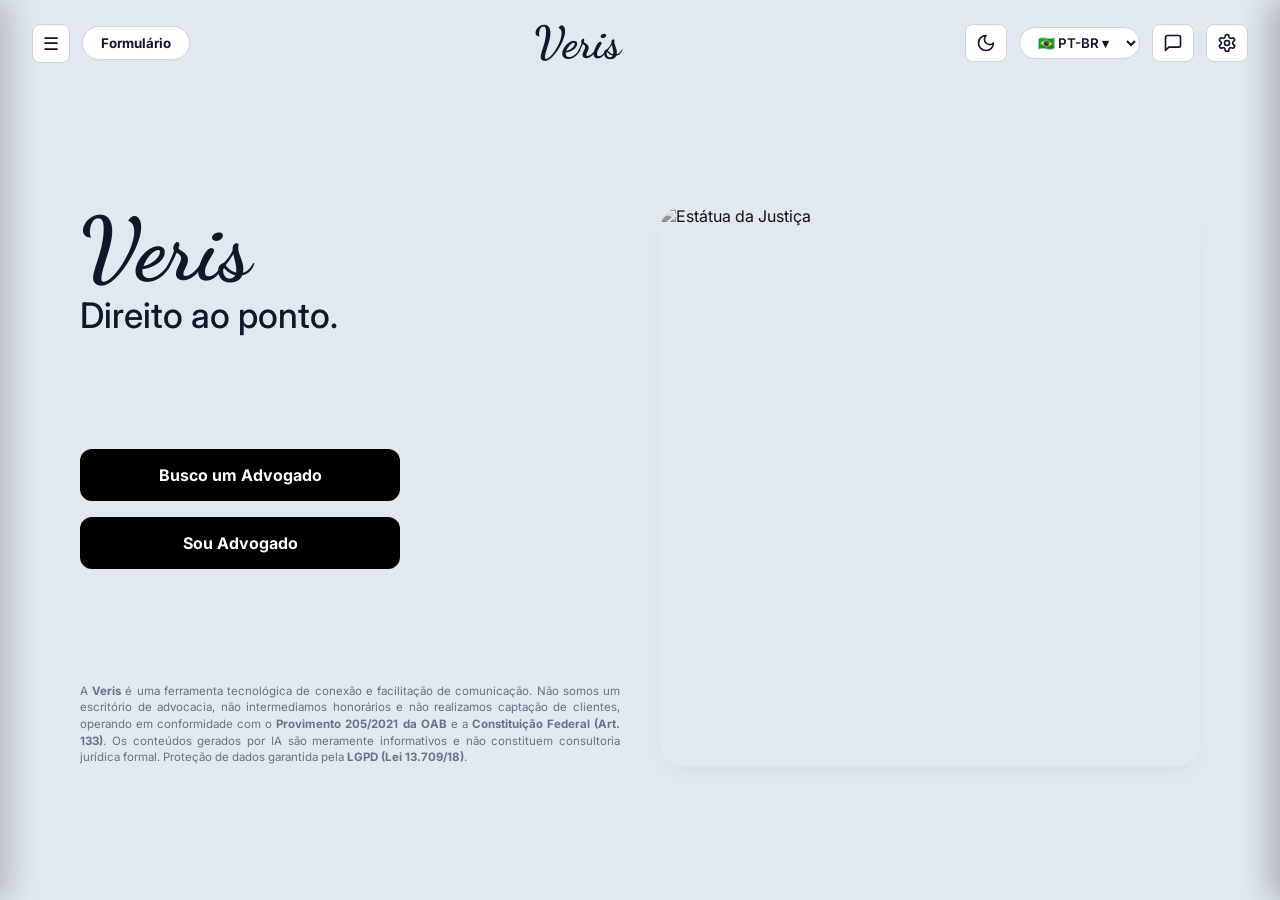
==== index.html @ a0f1f85f "Add files via upload" ====
<!DOCTYPE html>
<html lang="pt-BR">
<head>
    <meta charset="UTF-8">
    <meta name="viewport" content="width=device-width, initial-scale=1.0">
    <title>Veris - Direito ao Ponto</title>
    
    <!-- Fontes Google -->
    <link rel="preconnect" href="https://fonts.googleapis.com">
    <link rel="preconnect" href="https://fonts.gstatic.com" crossorigin>
    <link href="https://fonts.googleapis.com/css2?family=Dancing+Script:wght@700&family=Inter:wght@400;500;600;700;800&display=swap" rel="stylesheet">
    
    <!-- Leaflet CSS -->
    <link rel="stylesheet" href="https://unpkg.com/leaflet@1.9.4/dist/leaflet.css" />
    
    <!-- Estilos Locais -->
    <link rel="stylesheet" href="css/style.css">
</head>
<body>

    <!-- CABEÇALHO GLOBAL -->
    <header class="main-header">
        <div class="header-left">
            <button id="menu-toggle" class="btn-icon" title="Abrir Menu">☰</button>
            <button onclick="switchView('view-client-register')" class="btn-pill-subtle">Formulário</button>
        </div>
        
        <div class="header-center">
            <span class="logo-script" onclick="switchView('view-home')">Veris</span>
        </div>
        
        <div class="header-right">
            <!-- Botão de Tema (SVG da Lua) -->
            <button id="theme-toggle" class="btn-icon" title="Alternar Tema" onclick="toggleTheme()">
                <svg id="theme-icon" xmlns="http://www.w3.org/2000/svg" width="20" height="20" viewBox="0 0 24 24" fill="none" stroke="currentColor" stroke-width="2" stroke-linecap="round" stroke-linejoin="round" class="icon-svg">
                    <path d="M12 3a6 6 0 0 0 9 9 9 9 0 1 1-9-9Z"/>
                </svg>
            </button>
            
            <select id="language-select" class="lang-select">
                <option value="pt-br">🇧🇷 PT-BR ▾</option>
            </select>

            <!-- Botão de Notificações (SVG do Chat) -->
            <button class="btn-icon" title="Notificações" onclick="showNotifications()">
                <svg xmlns="http://www.w3.org/2000/svg" width="20" height="20" viewBox="0 0 24 24" fill="none" stroke="currentColor" stroke-width="2" stroke-linecap="round" stroke-linejoin="round" class="icon-svg">
                    <path d="M21 15a2 2 0 0 1-2 2H7l-4 4V5a2 2 0 0 1 2-2h14a2 2 0 0 1 2 2z"/>
                </svg>
            </button>

            <!-- Botão de Configurações (SVG da Engrenagem) -->
            <button class="btn-icon" title="Configurações" onclick="openSettings()">
                <svg xmlns="http://www.w3.org/2000/svg" width="20" height="20" viewBox="0 0 24 24" fill="none" stroke="currentColor" stroke-width="2" stroke-linecap="round" stroke-linejoin="round" class="icon-svg">
                    <path d="M12.22 2h-.44a2 2 0 0 0-2 2v.18a2 2 0 0 1-1 1.73l-.43.25a2 2 0 0 1-2 0l-.15-.08a2 2 0 0 0-2.73.73l-.22.38a2 2 0 0 0 .73 2.73l.15.1a2 2 0 0 1 1 1.72v.51a2 2 0 0 1-1 1.74l-.15.09a2 2 0 0 0-.73 2.73l.22.38a2 2 0 0 0 2.73.73l.15-.08a2 2 0 0 1 2 0l.43.25a2 2 0 0 1 1 1.73V20a2 2 0 0 0 2 2h.44a2 2 0 0 0 2-2v-.18a2 2 0 0 1 1-1.73l.43-.25a2 2 0 0 1 2 0l.15.08a2 2 0 0 0 2.73-.73l.22-.39a2 2 0 0 0-.73-2.73l-.15-.08a2 2 0 0 1-1-1.74v-.5a2 2 0 0 1 1-1.74l.15-.09a2 2 0 0 0 .73-2.73l-.22-.38a2 2 0 0 0-2.73-.73l-.15.08a2 2 0 0 1-2 0l-.43-.25a2 2 0 0 1-1-1.73V4a2 2 0 0 0-2-2z"/>
                    <circle cx="12" cy="12" r="3"/>
                </svg>
            </button>
        </div>
    </header>

    <!-- MENU LATERAL ESQUERDO -->
    <aside id="sidebar" class="sidebar hidden">
        <div class="sidebar-header">
            <div class="logo-sidebar">
                <span class="logo-script-sm">Veris.AI</span>
                <span class="badge-enterprise">ENTERPRISE</span>
            </div>
            <button id="menu-close" class="btn-close">&times;</button>
        </div>
        <nav class="sidebar-nav">
            <a href="#" onclick="switchView('view-home')">Início (Apresentação)</a>
            <a href="#" onclick="switchView('view-app')">Dashboard / Mapa</a>
            <a href="#" onclick="switchView('view-client-register')">Cadastro de Cliente</a>
            <a href="#" onclick="switchView('view-lawyer-register')">Validação de Advogado</a>
            <a href="#" onclick="switchView('view-plans')">Planos de Assinatura</a>
        </nav>
    </aside>

    <!-- PAINEL LATERAL DIREITO -->
    <aside id="right-drawer" class="right-drawer hidden">
        <div class="drawer-header">
            <h3 id="drawer-title" class="drawer-title">Notificações</h3>
            <button class="btn-close" onclick="closeRightDrawer()">&times;</button>
        </div>
        
        <div class="drawer-body">
            <div id="drawer-notifications-content" class="drawer-section">
                <ul class="notification-list">
                    <li class="notification-item unread">
                        <div class="notification-head">
                            <span class="notification-title">Chat Seguro Ativo</span>
                            <span class="notification-time">Agora</span>
                        </div>
                        <p class="notification-desc">O seu canal de comunicação encriptado E2EE foi estabelecido com sucesso.</p>
                    </li>
                    <li class="notification-item">
                        <div class="notification-head">
                            <span class="notification-title">Agendamento Confirmado</span>
                            <span class="notification-time">Há 2 horas</span>
                        </div>
                        <p class="notification-desc">Consulta marcada com Camfella e Amato Advogados.</p>
                    </li>
                    <li class="notification-item">
                        <div class="notification-head">
                            <span class="notification-title">Anonimização LGPD</span>
                            <span class="notification-time">Ontem</span>
                        </div>
                        <p class="notification-desc">Os seus dados pessoais foram protegidos de acordo com a Lei 13.709/18.</p>
                    </li>
                </ul>
            </div>

            <div id="drawer-settings-content" class="drawer-section hidden">
                <div class="setting-item">
                    <div class="setting-info">
                        <span class="setting-name">Tema de Apresentação</span>
                        <span class="setting-sub">Alternar entre o modo claro e escuro</span>
                    </div>
                    <button class="btn-pill-subtle" onclick="toggleTheme()">Alternar</button>
                </div>

                <div class="setting-item">
                    <div class="setting-info">
                        <span class="setting-name">Notificações por Email</span>
                        <span class="setting-sub">Receber atualizações do processo</span>
                    </div>
                    <label class="switch-toggle">
                        <input type="checkbox" checked>
                        <span class="slider"></span>
                    </label>
                </div>

                <div class="setting-item">
                    <div class="setting-info">
                        <span class="setting-name">Proteção de Dados (LGPD)</span>
                        <span class="setting-sub">Filtro automático de CPF/CNPJ</span>
                    </div>
                    <span class="status-badge-active">Ativado</span>
                </div>

                <div class="setting-item">
                    <div class="setting-info">
                        <span class="setting-name">Conformidade OAB</span>
                        <span class="setting-sub">Provimento 205/2021 OAB</span>
                    </div>
                    <span class="status-badge-active">Conforme</span>
                </div>
            </div>
        </div>
    </aside>

    <div id="drawer-overlay" class="drawer-overlay hidden" onclick="closeRightDrawer()"></div>

    <main id="app-container">

        <!-- VIEW 1: LANDING PAGE -->
        <section id="view-home" class="view-screen active">
            <div class="landing-grid">
                <div class="landing-left">
                    <div class="brand-header">
                        <h1 class="logo-script-large">Veris</h1>
                        <p class="tagline">Direito ao ponto.</p>
                    </div>

                    <div class="action-buttons-stack">
                        <button onclick="switchView('view-app')" class="btn-black">Busco um Advogado</button>
                        <button onclick="switchView('view-lawyer-register')" class="btn-black">Sou Advogado</button>
                    </div>

                    <div class="compliance-text">
                        <p>
                            A <strong>Veris</strong> é uma ferramenta tecnológica de conexão e facilitação de comunicação. Não somos um escritório de advocacia, não intermediamos honorários e não realizamos captação de clientes, operando em conformidade com o <strong>Provimento 205/2021 da OAB</strong> e a <strong>Constituição Federal (Art. 133)</strong>. Os conteúdos gerados por IA são meramente informativos e não constituem consultoria jurídica formal. Proteção de dados garantida pela <strong>LGPD (Lei 13.709/18)</strong>.
                        </p>
                    </div>
                </div>

                <div class="landing-right">
                    <div class="image-card">
                        <img src="https://images.unsplash.com/photo-1589829545856-d10d557cf95f?auto=format&fit=crop&q=80&w=800" alt="Estátua da Justiça" class="justice-img">
                    </div>
                </div>
            </div>
        </section>

        <!-- VIEW 2: DASHBOARD PRINCIPAL -->
        <section id="view-app" class="view-screen">
            <div class="dashboard-grid">
                <div id="map" class="map-card"></div>
                
                <div class="offices-card">
                    <h2 class="section-title">Escritórios em destaque:</h2>
                    <ul id="office-list" class="office-list"></ul>
                </div>

                <div id="office-detail-card" class="detail-card">
                    <div class="carousel-section">
                        <div class="carousel-header-title">
                            <span>🏢 Fachada e Ambientes Interiores (Google Maps / Instalações Reais)</span>
                        </div>
                        <div id="photo-carousel" class="photo-carousel"></div>
                    </div>

                    <div class="detail-content-row">
                        <div class="detail-info">
                            <div class="detail-badge" id="detail-badge">★ 5.0 (Mais bem avaliado)</div>
                            <h3 id="detail-name">Bortolotto Advocacia & Consultoria</h3>
                            <p id="detail-oab" class="sub-text">OAB/SP nº 14.280 • Centro, São Carlos - SP</p>
                            <p id="detail-desc" class="desc-text">Especializados em Direito do Consumidor, Trabalhista e Família.</p>
                        </div>
                        <div class="detail-actions">
                            <button class="btn-teal-action" onclick="alert('A iniciar canal de comunicação seguro...')">Iniciar Chat Seguro (E2EE)</button>
                        </div>
                    </div>
                </div>
            </div>
        </section>

        <!-- VIEW 3: CADASTRO DO CLIENTE -->
        <section id="view-client-register" class="view-screen">
            <div class="form-container">
                <h2>Crie sua conta gratuita</h2>
                <p class="form-subtitle">Encontre o advogado ideal perto de você em poucos passos.</p>
                
                <form id="client-form" onsubmit="event.preventDefault(); switchView('view-app');">
                    <div class="form-group">
                        <input type="text" placeholder="Insira seu nome completo" required class="input-field">
                    </div>
                    <div class="form-group">
                        <input type="email" placeholder="Insira seu email" required class="input-field">
                    </div>
                    <div class="form-group">
                        <input type="tel" placeholder="Insira seu telefone (WhatsApp)" required class="input-field">
                    </div>
                    <div class="form-group">
                        <input type="password" placeholder="Crie uma senha" required class="input-field">
                    </div>

                    <button type="submit" class="btn-black-full">Cadastrar e Continuar</button>
                </form>
            </div>
        </section>

        <!-- VIEW 4: VALIDAÇÃO DO ADVOGADO -->
        <section id="view-lawyer-register" class="view-screen">
            <div class="lawyer-grid">
                <div class="lawyer-form-card">
                    <h3>Dados do Profissional</h3>
                    <form id="lawyer-form" onsubmit="event.preventDefault(); switchView('view-plans');">
                        <div class="form-group">
                            <input type="text" placeholder="Insira seu nome completo" required class="input-field">
                        </div>
                        <div class="form-group">
                            <input type="text" placeholder="Número da OAB" required class="input-field">
                        </div>
                        <button type="submit" class="btn-black-full">Avançar para Planos</button>
                    </form>
                </div>
            </div>
        </section>

        <!-- VIEW 5: PLANOS DE ASSINATURA -->
        <section id="view-plans" class="view-screen">
            <div class="plans-header">
                <h2>Escolha o plano ideal para você</h2>
                <div class="cycle-tabs">
                    <button class="tab-btn" onclick="setCycle(1, this)">1 Mês</button>
                    <button class="tab-btn active" onclick="setCycle(3, this)">3 Meses</button>
                    <button class="tab-btn" onclick="setCycle(6, this)">6 Meses</button>
                    <button class="tab-btn" onclick="setCycle(12, this)">12 Meses</button>
                </div>
            </div>

            <div class="plans-grid">
                <div class="plan-card">
                    <h3>Start</h3>
                    <div class="plan-price" id="price-start">R$ 59,90<span>/mês</span></div>
                    <button class="btn-plan-action" onclick="alert('Plano Start Selecionado!')">Escolher assinatura</button>
                </div>
                <div class="plan-card featured">
                    <span class="badge-pop">MAIS POPULAR</span>
                    <h3>Pro</h3>
                    <div class="plan-price" id="price-pro">R$ 129,90<span>/mês</span></div>
                    <button class="btn-plan-action primary" onclick="alert('Plano Pro Selecionado!')">Escolher assinatura</button>
                </div>
                <div class="plan-card">
                    <h3>Enterprise</h3>
                    <div class="plan-price" id="price-enterprise">R$ 239,90<span>/mês</span></div>
                    <button class="btn-plan-action" onclick="alert('Plano Enterprise Selecionado!')">Escolher assinatura</button>
                </div>
            </div>
        </section>

    </main>

    <!-- Leaflet JS -->
    <script src="https://unpkg.com/leaflet@1.9.4/dist/leaflet.js"></script>
    <script src="js/app.js"></script>
</body>
</html>
---- css/style.css ----
/* ==========================================
   VARIÁVEIS DE TEMA (CLARO / ESCURO)
   ========================================== */
:root {
    --bg-main: #E2E8F0;
    --card-bg: #FFFFFF;
    --card-border: #CBD5E1;
    --text-dark: #0F172A;
    --text-muted: #64748B;
    --accent-teal: #0D9488;
    --star-yellow: #EAB308;
    --radius-lg: 20px;
    --radius-md: 12px;
    --radius-sm: 8px;
    --shadow-soft: 0 10px 25px -5px rgba(0, 0, 0, 0.05);
    
    --btn-black-bg: #000000;
    --btn-black-text: #FFFFFF;
    --input-bg: #FFFFFF;
    --tag-bg: #E6FFFA;
    --tag-border: #B2F5EA;
}

/* TEMA ESCURO (DARK MODE) */
body.dark-mode {
    --bg-main: #0F172A;
    --card-bg: #1E293B;
    --card-border: #334155;
    --text-dark: #F8FAFC;
    --text-muted: #94A3B8;
    --accent-teal: #14B8A6;
    --star-yellow: #FACC15;
    --shadow-soft: 0 10px 25px -5px rgba(0, 0, 0, 0.5);
    
    --btn-black-bg: #F8FAFC;
    --btn-black-text: #0F172A;
    --input-bg: #0F172A;
    --tag-bg: #134E4A;
    --tag-border: #0D9488;
}

/* RESET E BASE */
* {
    box-sizing: border-box;
    margin: 0;
    padding: 0;
    font-family: 'Inter', -apple-system, BlinkMacSystemFont, sans-serif;
    transition: background-color 0.25s ease, color 0.25s ease, border-color 0.25s ease;
}

body {
    background-color: var(--bg-main);
    color: var(--text-dark);
    min-height: 100vh;
    overflow-x: hidden;
}

/* CONTROLE DE TELAS (SPA) */
.view-screen {
    display: none !important;
}

.view-screen.active {
    display: block !important;
}

/* CABEÇALHO GLOBAL */
.main-header {
    display: flex;
    justify-content: space-between;
    align-items: center;
    padding: 16px 32px;
}

.header-left, .header-right {
    display: flex;
    align-items: center;
    gap: 12px;
}

.btn-icon {
    background: var(--card-bg);
    border: 1px solid var(--card-border);
    color: var(--text-dark);
    padding: 8px 10px;
    border-radius: var(--radius-sm);
    cursor: pointer;
    display: inline-flex;
    align-items: center;
    justify-content: center;
    font-size: 1.1rem;
}

/* ESTILO DOS ÍCONES SVG */
.icon-svg {
    width: 20px;
    height: 20px;
    stroke: var(--text-dark);
    display: block;
}

.btn-pill-subtle {
    background: var(--card-bg);
    border: 1px solid var(--card-border);
    color: var(--text-dark);
    padding: 8px 18px;
    border-radius: 20px;
    font-weight: 700;
    cursor: pointer;
}

.logo-script {
    font-family: 'Dancing Script', cursive;
    font-size: 2.8rem;
    font-weight: 700;
    cursor: pointer;
    color: var(--text-dark);
}

.lang-select {
    padding: 6px 14px;
    border-radius: 20px;
    border: 1px solid var(--card-border);
    background: var(--card-bg);
    color: var(--text-dark);
    font-weight: 600;
    cursor: pointer;
}

/* SIDEBAR ESQUERDA (NAVEGAÇÃO) */
.sidebar {
    position: fixed;
    top: 0;
    left: 0;
    width: 280px;
    height: 100vh;
    background: var(--card-bg);
    box-shadow: 10px 0 30px rgba(0, 0, 0, 0.2);
    z-index: 1000;
    transition: transform 0.3s ease;
    padding: 24px;
}

.sidebar.hidden {
    transform: translateX(-100%);
}

.sidebar-header {
    display: flex;
    justify-content: space-between;
    align-items: center;
    margin-bottom: 30px;
    border-bottom: 1px solid var(--card-border);
    padding-bottom: 16px;
}

.logo-script-sm {
    font-family: 'Dancing Script', cursive;
    font-size: 2rem;
    font-weight: 700;
    color: var(--text-dark);
}

.badge-enterprise {
    display: block;
    font-size: 0.65rem;
    font-weight: 800;
    color: var(--text-muted);
}

.btn-close {
    background: none;
    border: none;
    color: var(--text-dark);
    font-size: 1.8rem;
    cursor: pointer;
}

.sidebar-nav {
    display: flex;
    flex-direction: column;
    gap: 16px;
}

.sidebar-nav a {
    text-decoration: none;
    color: var(--text-dark);
    font-weight: 600;
    padding: 10px 14px;
    border-radius: var(--radius-sm);
}

.sidebar-nav a:hover {
    background: var(--bg-main);
}

/* PAINEL LATERAL DIREITO (DRAWER DE NOTIFICAÇÕES E CONFIGURAÇÕES) */
.right-drawer {
    position: fixed;
    top: 0;
    right: 0;
    width: 340px;
    height: 100vh;
    background: var(--card-bg);
    box-shadow: -10px 0 30px rgba(0, 0, 0, 0.25);
    z-index: 1000;
    transition: transform 0.3s ease;
    padding: 24px;
    display: flex;
    flex-direction: column;
}

.right-drawer.hidden {
    transform: translateX(100%);
}

.drawer-header {
    display: flex;
    justify-content: space-between;
    align-items: center;
    padding-bottom: 16px;
    border-bottom: 1px solid var(--card-border);
    margin-bottom: 20px;
}

.drawer-title {
    font-size: 1.2rem;
    font-weight: 700;
    color: var(--text-dark);
}

.drawer-body {
    flex: 1;
    overflow-y: auto;
}

.drawer-section.hidden {
    display: none;
}

.drawer-overlay {
    position: fixed;
    top: 0;
    left: 0;
    width: 100vw;
    height: 100vh;
    background: rgba(0, 0, 0, 0.4);
    z-index: 999;
}

.drawer-overlay.hidden {
    display: none;
}

/* LISTA DE NOTIFICAÇÕES */
.notification-list {
    list-style: none;
    display: flex;
    flex-direction: column;
    gap: 14px;
}

.notification-item {
    background: var(--bg-main);
    border: 1px solid var(--card-border);
    border-radius: var(--radius-md);
    padding: 14px;
}

.notification-item.unread {
    border-left: 4px solid var(--accent-teal);
}

.notification-head {
    display: flex;
    justify-content: space-between;
    align-items: center;
    margin-bottom: 6px;
}

.notification-title {
    font-weight: 700;
    font-size: 0.85rem;
    color: var(--text-dark);
}

.notification-time {
    font-size: 0.7rem;
    color: var(--text-muted);
}

.notification-desc {
    font-size: 0.8rem;
    color: var(--text-muted);
    line-height: 1.4;
}

/* LISTA DE CONFIGURAÇÕES */
.setting-item {
    display: flex;
    justify-content: space-between;
    align-items: center;
    padding: 14px 0;
    border-bottom: 1px solid var(--card-border);
}

.setting-info {
    display: flex;
    flex-direction: column;
    gap: 2px;
}

.setting-name {
    font-weight: 700;
    font-size: 0.85rem;
    color: var(--text-dark);
}

.setting-sub {
    font-size: 0.72rem;
    color: var(--text-muted);
}

.status-badge-active {
    background: var(--tag-bg);
    color: var(--accent-teal);
    border: 1px solid var(--tag-border);
    font-size: 0.7rem;
    font-weight: 800;
    padding: 4px 10px;
    border-radius: 12px;
}

/* TOGGLE SWITCH */
.switch-toggle {
    position: relative;
    display: inline-block;
    width: 42px;
    height: 22px;
}

.switch-toggle input {
    opacity: 0;
    width: 0;
    height: 0;
}

.slider {
    position: absolute;
    cursor: pointer;
    top: 0; left: 0; right: 0; bottom: 0;
    background-color: var(--card-border);
    transition: .3s;
    border-radius: 22px;
}

.slider:before {
    position: absolute;
    content: "";
    height: 16px; width: 16px;
    left: 3px; bottom: 3px;
    background-color: white;
    transition: .3s;
    border-radius: 50%;
}

input:checked + .slider {
    background-color: var(--accent-teal);
}

input:checked + .slider:before {
    transform: translateX(20px);
}

/* VIEW 1: LANDING PAGE */
.landing-grid {
    display: grid;
    grid-template-columns: 1fr 1fr;
    gap: 40px;
    max-width: 1200px;
    min-height: calc(100vh - 100px);
    margin: 0 auto;
    padding: 20px 40px;
    align-items: center;
}

.landing-left {
    display: flex;
    flex-direction: column;
    justify-content: space-between;
    height: 100%;
    max-height: 560px;
}

.logo-script-large {
    font-family: 'Dancing Script', cursive;
    font-size: 5.5rem;
    font-weight: 700;
    color: var(--text-dark);
    line-height: 1;
}

.tagline {
    font-size: 2.2rem;
    font-weight: 500;
    color: var(--text-dark);
}

.action-buttons-stack {
    display: flex;
    flex-direction: column;
    gap: 16px;
    max-width: 320px;
}

.btn-black {
    background-color: var(--btn-black-bg);
    color: var(--btn-black-text);
    border: none;
    padding: 16px 24px;
    font-size: 1rem;
    font-weight: 700;
    border-radius: 12px;
    cursor: pointer;
    text-align: center;
}

.compliance-text {
    font-size: 0.72rem;
    line-height: 1.45;
    color: var(--text-muted);
    text-align: justify;
}

.landing-right {
    height: 100%;
    display: flex;
    align-items: center;
}

.image-card {
    width: 100%;
    height: 560px;
    border-radius: 24px;
    overflow: hidden;
    box-shadow: var(--shadow-soft);
}

.justice-img {
    width: 100%;
    height: 100%;
    object-fit: cover;
    filter: grayscale(100%) contrast(105%);
}

/* VIEW 2: DASHBOARD E MAPA */
.dashboard-grid {
    display: grid;
    grid-template-columns: 1fr 1fr;
    gap: 24px;
    max-width: 1200px;
    margin: 10px auto 40px auto;
    padding: 0 20px;
}

.map-card, .offices-card {
    background: var(--card-bg);
    border-radius: var(--radius-lg);
    border: 1px solid var(--card-border);
    padding: 20px;
    min-height: 420px;
    box-shadow: var(--shadow-soft);
}

.office-list {
    list-style: none;
    margin-top: 16px;
    display: flex;
    flex-direction: column;
    gap: 12px;
}

.office-item {
    display: flex;
    justify-content: space-between;
    align-items: center;
    padding: 14px 18px;
    border-radius: var(--radius-md);
    border: 1px solid var(--card-border);
    background: var(--card-bg);
    cursor: pointer;
}

.office-item:hover, .office-item.selected {
    border-color: var(--accent-teal);
    box-shadow: 0 4px 12px rgba(0, 0, 0, 0.1);
}

.office-info-main {
    display: flex;
    align-items: center;
    gap: 12px;
}

.office-name-title {
    font-weight: 700;
    font-size: 0.95rem;
    color: var(--text-dark);
}

.office-time-tag {
    font-size: 0.8rem;
    font-weight: 700;
    color: var(--accent-teal);
    background: var(--tag-bg);
    border: 1px solid var(--tag-border);
    padding: 3px 10px;
    border-radius: 12px;
}

.office-stars {
    color: var(--star-yellow);
    letter-spacing: 2px;
    font-size: 0.9rem;
}

/* PAINEL INFERIOR & CARROSSEL */
.detail-card {
    grid-column: 1 / -1;
    background: var(--card-bg);
    border-radius: var(--radius-lg);
    border: 1px solid var(--card-border);
    padding: 24px 32px;
    display: flex;
    flex-direction: column;
    gap: 20px;
    box-shadow: var(--shadow-soft);
}

.carousel-section {
    display: flex;
    flex-direction: column;
    gap: 10px;
    border-bottom: 1px solid var(--card-border);
    padding-bottom: 16px;
}

.carousel-header-title {
    font-size: 0.85rem;
    font-weight: 700;
    color: var(--text-muted);
}

.photo-carousel {
    display: flex;
    gap: 14px;
    overflow-x: auto;
    scroll-behavior: smooth;
    padding: 4px 0 8px 0;
}

.photo-carousel::-webkit-scrollbar {
    height: 6px;
}

.photo-carousel::-webkit-scrollbar-thumb {
    background: var(--card-border);
    border-radius: 10px;
}

.carousel-img {
    width: 180px;
    height: 120px;
    border-radius: var(--radius-md);
    object-fit: cover;
    flex-shrink: 0;
    border: 1px solid var(--card-border);
    box-shadow: 0 4px 8px rgba(0, 0, 0, 0.1);
    transition: transform 0.2s;
}

.carousel-img:hover {
    transform: scale(1.03);
}

.detail-content-row {
    display: flex;
    justify-content: space-between;
    align-items: center;
}

.detail-badge {
    display: inline-block;
    background: #FEF3C7;
    color: #92400E;
    font-size: 0.75rem;
    font-weight: 800;
    padding: 4px 10px;
    border-radius: 12px;
    margin-bottom: 8px;
}

.sub-text {
    color: var(--text-muted);
    font-size: 0.85rem;
    margin: 4px 0 8px 0;
}

.desc-text {
    font-size: 0.95rem;
    color: var(--text-dark);
}

.btn-teal-action {
    background-color: var(--accent-teal);
    color: #FFFFFF;
    border: none;
    padding: 16px 28px;
    border-radius: var(--radius-md);
    font-weight: 700;
    font-size: 1rem;
    cursor: pointer;
}

/* OUTRAS SEÇÕES E PLANOS */
.form-container {
    max-width: 480px;
    margin: 40px auto;
    background: var(--card-bg);
    border-radius: var(--radius-lg);
    border: 1px solid var(--card-border);
    padding: 36px;
}

.input-field {
    width: 100%;
    padding: 14px 16px;
    border-radius: var(--radius-md);
    border: 1px solid var(--card-border);
    background: var(--input-bg);
    color: var(--text-dark);
    margin-bottom: 16px;
}

.btn-black-full {
    width: 100%;
    background: var(--btn-black-bg);
    color: var(--btn-black-text);
    border: none;
    padding: 16px;
    border-radius: var(--radius-md);
    font-weight: 700;
    cursor: pointer;
}

.plans-header {
    text-align: center;
    margin: 20px 0 30px 0;
}

.cycle-tabs {
    display: inline-flex;
    background: var(--card-bg);
    padding: 6px;
    border-radius: 30px;
    border: 1px solid var(--card-border);
}

.tab-btn {
    border: none;
    background: transparent;
    color: var(--text-dark);
    padding: 10px 24px;
    border-radius: 20px;
    font-weight: 700;
    cursor: pointer;
}

.tab-btn.active {
    background: var(--btn-black-bg);
    color: var(--btn-black-text);
}

.plans-grid {
    display: grid;
    grid-template-columns: repeat(3, 1fr);
    gap: 24px;
    max-width: 1100px;
    margin: 0 auto;
}

.plan-card {
    background: var(--card-bg);
    border-radius: var(--radius-lg);
    border: 1px solid var(--card-border);
    padding: 32px;
    position: relative;
}

.plan-card.featured {
    border: 2px solid var(--accent-teal);
}

.badge-pop {
    position: absolute;
    top: -12px;
    right: 20px;
    background: var(--accent-teal);
    color: #FFF;
    font-size: 0.65rem;
    font-weight: 800;
    padding: 4px 10px;
    border-radius: 10px;
}

.plan-price {
    font-size: 2.2rem;
    font-weight: 800;
    margin: 20px 0;
}

.btn-plan-action {
    background: var(--bg-main);
    color: var(--text-dark);
    border: 1px solid var(--card-border);
    padding: 14px;
    border-radius: var(--radius-md);
    font-weight: 700;
    cursor: pointer;
    width: 100%;
}

.btn-plan-action.primary {
    background: var(--btn-black-bg);
    color: var(--btn-black-text);
}

/* ==========================================
   ALTO CONTRASTE DO CURSOR E MARCADORES NO MAPA
   ========================================== */

/* 1. Cursor de Navegação Geral no Mapa (Seta escura com contorno branco de alto contraste) */
#map, 
.leaflet-container {
    cursor: url('data:image/svg+xml;utf8,<svg xmlns="http://www.w3.org/2000/svg" width="24" height="24" viewBox="0 0 24 24" fill="%230F172A" stroke="%23FFFFFF" stroke-width="2"><path d="M3 3l7 18 3-7 7-3L3 3z"/></svg>') 4 4, crosshair !important;
}

/* 2. Cursor ao passar por cima dos Marcadores/Pins (Seta Verde-Teal destacada) */
.leaflet-interactive {
    cursor: url('data:image/svg+xml;utf8,<svg xmlns="http://www.w3.org/2000/svg" width="24" height="24" viewBox="0 0 24 24" fill="%230D9488" stroke="%23FFFFFF" stroke-width="2"><path d="M3 3l7 18 3-7 7-3L3 3z"/></svg>') 4 4, pointer !important;
}

/* 3. Cursor ao arrastar o mapa */
.leaflet-grab {
    cursor: grab !important;
}

.leaflet-dragging .leaflet-grab {
    cursor: grabbing !important;
}

/* 4. Sombra nos Marcadores (Pins) para se destacarem do fundo claro do mapa */
.leaflet-marker-icon {
    filter: drop-shadow(0px 4px 8px rgba(0, 0, 0, 0.45));
}

/* 5. Contraste reforçado nos botões de Zoom do mapa (+ / -) */
.leaflet-control-zoom {
    border: none !important;
    box-shadow: 0 4px 12px rgba(0, 0, 0, 0.25) !important;
}

.leaflet-control-zoom a {
    background-color: #FFFFFF !important;
    color: #0F172A !important;
    border-bottom: 1px solid #CBD5E1 !important;
    font-weight: bold !important;
}

body.dark-mode .leaflet-control-zoom a {
    background-color: #1E293B !important;
    color: #F8FAFC !important;
    border-bottom: 1px solid #334155 !important;
}
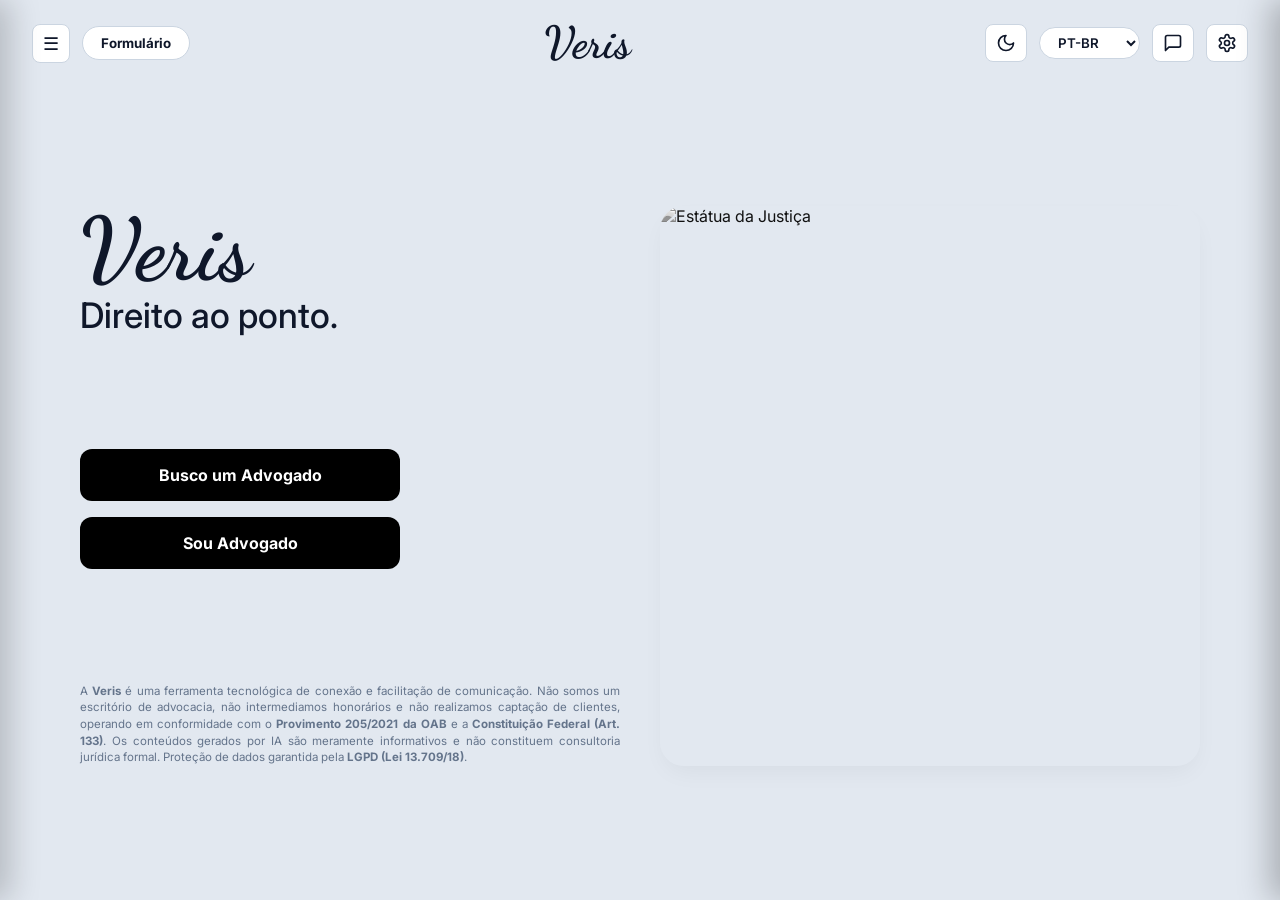
==== commit 53be0e2a: "Fix HTML encoding issues in index.html" ====
--- a/index.html
+++ b/index.html
@@ -5,15 +5,15 @@
     <meta name="viewport" content="width=device-width, initial-scale=1.0">
     <title>Veris - Direito ao Ponto</title>
     
-    <!-- Fontes Google -->
+    
     <link rel="preconnect" href="https://fonts.googleapis.com">
     <link rel="preconnect" href="https://fonts.gstatic.com" crossorigin>
     <link href="https://fonts.googleapis.com/css2?family=Dancing+Script:wght@700&family=Inter:wght@400;500;600;700;800&display=swap" rel="stylesheet">
     
-    <!-- Leaflet CSS -->
+    
     <link rel="stylesheet" href="https://unpkg.com/leaflet@1.9.4/dist/leaflet.css" />
     
-    <!-- Estilos Locais -->
+    
     <link rel="stylesheet" href="css/style.css">
 </head>
 <body>
@@ -30,7 +30,7 @@
         </div>
         
         <div class="header-right">
-            <!-- Botão de Tema (SVG da Lua) -->
+            
             <button id="theme-toggle" class="btn-icon" title="Alternar Tema" onclick="toggleTheme()">
                 <svg id="theme-icon" xmlns="http://www.w3.org/2000/svg" width="20" height="20" viewBox="0 0 24 24" fill="none" stroke="currentColor" stroke-width="2" stroke-linecap="round" stroke-linejoin="round" class="icon-svg">
                     <path d="M12 3a6 6 0 0 0 9 9 9 9 0 1 1-9-9Z"/>
@@ -38,17 +38,19 @@
             </button>
             
             <select id="language-select" class="lang-select">
-                <option value="pt-br">🇧🇷 PT-BR ▾</option>
+                <option value="pt-br"> PT-BR </option>
+                <option value="en"> English </option>
+                <option value="sp"> Spanish </option>
             </select>
 
-            <!-- Botão de Notificações (SVG do Chat) -->
+            
             <button class="btn-icon" title="Notificações" onclick="showNotifications()">
                 <svg xmlns="http://www.w3.org/2000/svg" width="20" height="20" viewBox="0 0 24 24" fill="none" stroke="currentColor" stroke-width="2" stroke-linecap="round" stroke-linejoin="round" class="icon-svg">
                     <path d="M21 15a2 2 0 0 1-2 2H7l-4 4V5a2 2 0 0 1 2-2h14a2 2 0 0 1 2 2z"/>
                 </svg>
             </button>
 
-            <!-- Botão de Configurações (SVG da Engrenagem) -->
+            
             <button class="btn-icon" title="Configurações" onclick="openSettings()">
                 <svg xmlns="http://www.w3.org/2000/svg" width="20" height="20" viewBox="0 0 24 24" fill="none" stroke="currentColor" stroke-width="2" stroke-linecap="round" stroke-linejoin="round" class="icon-svg">
                     <path d="M12.22 2h-.44a2 2 0 0 0-2 2v.18a2 2 0 0 1-1 1.73l-.43.25a2 2 0 0 1-2 0l-.15-.08a2 2 0 0 0-2.73.73l-.22.38a2 2 0 0 0 .73 2.73l.15.1a2 2 0 0 1 1 1.72v.51a2 2 0 0 1-1 1.74l-.15.09a2 2 0 0 0-.73 2.73l.22.38a2 2 0 0 0 2.73.73l.15-.08a2 2 0 0 1 2 0l.43.25a2 2 0 0 1 1 1.73V20a2 2 0 0 0 2 2h.44a2 2 0 0 0 2-2v-.18a2 2 0 0 1 1-1.73l.43-.25a2 2 0 0 1 2 0l.15.08a2 2 0 0 0 2.73-.73l.22-.39a2 2 0 0 0-.73-2.73l-.15-.08a2 2 0 0 1-1-1.74v-.5a2 2 0 0 1 1-1.74l.15-.09a2 2 0 0 0 .73-2.73l-.22-.38a2 2 0 0 0-2.73-.73l-.15.08a2 2 0 0 1-2 0l-.43-.25a2 2 0 0 1-1-1.73V4a2 2 0 0 0-2-2z"/>
@@ -292,8 +294,8 @@
 
     </main>
 
-    <!-- Leaflet JS -->
+    
     <script src="https://unpkg.com/leaflet@1.9.4/dist/leaflet.js"></script>
     <script src="js/app.js"></script>
 </body>
-</html>+</html>
--- a/css/style.css
+++ b/css/style.css
@@ -91,7 +91,6 @@
     font-size: 1.1rem;
 }
 
-/* ESTILO DOS ÍCONES SVG */
 .icon-svg {
     width: 20px;
     height: 20px;
@@ -127,7 +126,7 @@
     cursor: pointer;
 }
 
-/* SIDEBAR ESQUERDA (NAVEGAÇÃO) */
+/* SIDEBAR ESQUERDA */
 .sidebar {
     position: fixed;
     top: 0;
@@ -194,12 +193,13 @@
     background: var(--bg-main);
 }
 
-/* PAINEL LATERAL DIREITO (DRAWER DE NOTIFICAÇÕES E CONFIGURAÇÕES) */
+/* PAINEL LATERAL DIREITO (DRAWER) */
 .right-drawer {
     position: fixed;
     top: 0;
     right: 0;
     width: 340px;
+    max-width: 100vw;
     height: 100vh;
     background: var(--card-bg);
     box-shadow: -10px 0 30px rgba(0, 0, 0, 0.25);
@@ -252,7 +252,7 @@
     display: none;
 }
 
-/* LISTA DE NOTIFICAÇÕES */
+/* NOTIFICAÇÕES (DRAWER) */
 .notification-list {
     list-style: none;
     display: flex;
@@ -295,7 +295,7 @@
     line-height: 1.4;
 }
 
-/* LISTA DE CONFIGURAÇÕES */
+/* CONFIGURAÇÕES (DRAWER) */
 .setting-item {
     display: flex;
     justify-content: space-between;
@@ -411,6 +411,7 @@
     flex-direction: column;
     gap: 16px;
     max-width: 320px;
+    width: 100%;
 }
 
 .btn-black {
@@ -738,47 +739,104 @@
 /* ==========================================
    ALTO CONTRASTE DO CURSOR E MARCADORES NO MAPA
    ========================================== */
-
-/* 1. Cursor de Navegação Geral no Mapa (Seta escura com contorno branco de alto contraste) */
-#map, 
-.leaflet-container {
+#map, .leaflet-container {
     cursor: url('data:image/svg+xml;utf8,<svg xmlns="http://www.w3.org/2000/svg" width="24" height="24" viewBox="0 0 24 24" fill="%230F172A" stroke="%23FFFFFF" stroke-width="2"><path d="M3 3l7 18 3-7 7-3L3 3z"/></svg>') 4 4, crosshair !important;
 }
 
-/* 2. Cursor ao passar por cima dos Marcadores/Pins (Seta Verde-Teal destacada) */
 .leaflet-interactive {
     cursor: url('data:image/svg+xml;utf8,<svg xmlns="http://www.w3.org/2000/svg" width="24" height="24" viewBox="0 0 24 24" fill="%230D9488" stroke="%23FFFFFF" stroke-width="2"><path d="M3 3l7 18 3-7 7-3L3 3z"/></svg>') 4 4, pointer !important;
 }
 
-/* 3. Cursor ao arrastar o mapa */
-.leaflet-grab {
-    cursor: grab !important;
-}
-
-.leaflet-dragging .leaflet-grab {
-    cursor: grabbing !important;
-}
-
-/* 4. Sombra nos Marcadores (Pins) para se destacarem do fundo claro do mapa */
 .leaflet-marker-icon {
     filter: drop-shadow(0px 4px 8px rgba(0, 0, 0, 0.45));
 }
 
-/* 5. Contraste reforçado nos botões de Zoom do mapa (+ / -) */
-.leaflet-control-zoom {
-    border: none !important;
-    box-shadow: 0 4px 12px rgba(0, 0, 0, 0.25) !important;
-}
-
-.leaflet-control-zoom a {
-    background-color: #FFFFFF !important;
-    color: #0F172A !important;
-    border-bottom: 1px solid #CBD5E1 !important;
-    font-weight: bold !important;
-}
-
-body.dark-mode .leaflet-control-zoom a {
-    background-color: #1E293B !important;
-    color: #F8FAFC !important;
-    border-bottom: 1px solid #334155 !important;
-}+/* ==========================================
+   MEDIA QUERIES - DESIGN RESPONSIVO
+   ========================================== */
+
+/* TABLETS E DISPOSITIVOS MÓVEIS (Até 900px) */
+@media (max-width: 900px) {
+    .landing-grid, .dashboard-grid {
+        grid-template-columns: 1fr;
+        gap: 24px;
+        padding: 10px 16px;
+    }
+
+    .landing-left {
+        max-height: none;
+        gap: 24px;
+    }
+
+    .image-card {
+        height: 320px;
+    }
+
+    .plans-grid {
+        grid-template-columns: 1fr;
+        padding: 0 16px;
+    }
+
+    .detail-content-row {
+        flex-direction: column;
+        align-items: flex-start;
+        gap: 16px;
+    }
+
+    .btn-teal-action {
+        width: 100%;
+    }
+}
+
+/* SMARTPHONES (Até 600px) */
+@media (max-width: 600px) {
+    .main-header {
+        padding: 12px 16px;
+    }
+
+    .logo-script {
+        font-size: 2rem;
+    }
+
+    .logo-script-large {
+        font-size: 3.8rem;
+    }
+
+    .tagline {
+        font-size: 1.5rem;
+    }
+
+    .header-left, .header-right {
+        gap: 6px;
+    }
+
+    .btn-pill-subtle {
+        padding: 6px 12px;
+        font-size: 0.8rem;
+    }
+
+    .map-card, .offices-card {
+        min-height: 300px;
+        padding: 16px;
+    }
+
+    .form-container {
+        margin: 20px 16px;
+        padding: 20px;
+    }
+
+    .cycle-tabs {
+        flex-wrap: wrap;
+        gap: 4px;
+        border-radius: 16px;
+    }
+
+    .tab-btn {
+        padding: 8px 14px;
+        font-size: 0.85rem;
+    }
+
+    .right-drawer {
+        width: 100vw;
+    }
+}
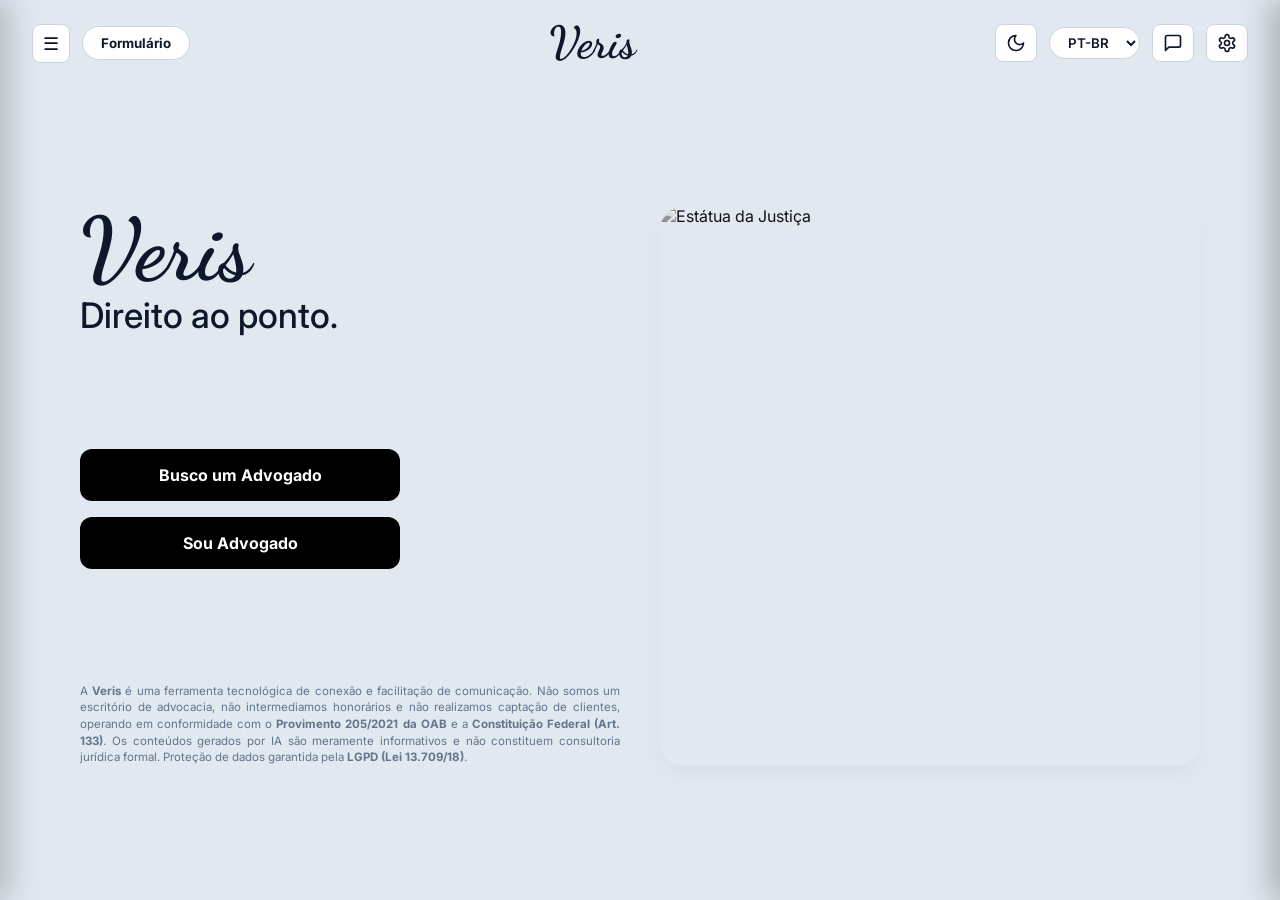
==== commit e1d750f7: "Restore index.html with original content" ====
--- a/index.html
+++ b/index.html
@@ -39,8 +39,6 @@
             
             <select id="language-select" class="lang-select">
                 <option value="pt-br"> PT-BR </option>
-                <option value="en"> English </option>
-                <option value="sp"> Spanish </option>
             </select>
 
             
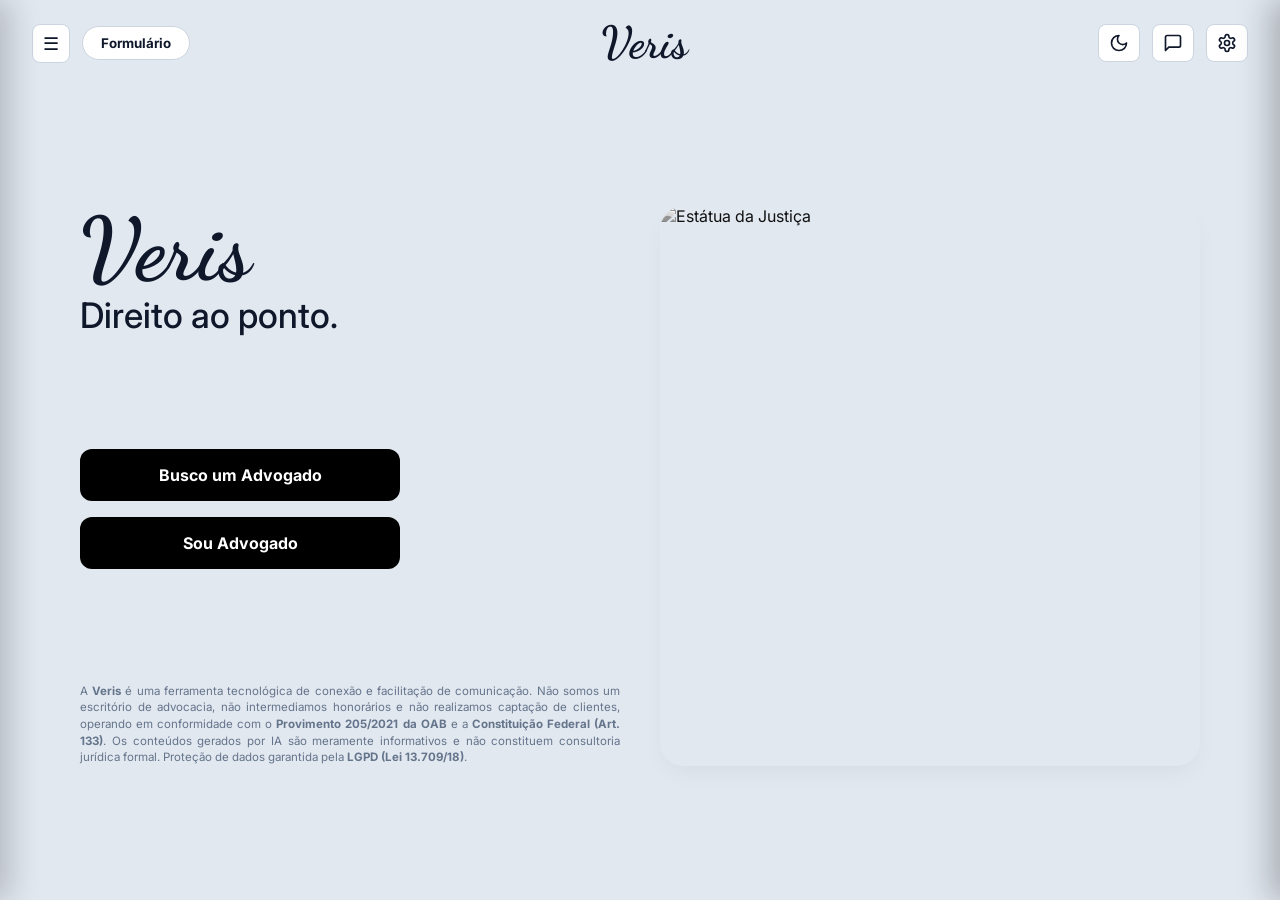
==== commit 0abd01e3: "Fix HTML formatting and structure" ====
--- a/index.html
+++ b/index.html
@@ -37,9 +37,7 @@
                 </svg>
             </button>
             
-            <select id="language-select" class="lang-select">
-                <option value="pt-br"> PT-BR </option>
-            </select>
+            
 
             
             <button class="btn-icon" title="Notificações" onclick="showNotifications()">
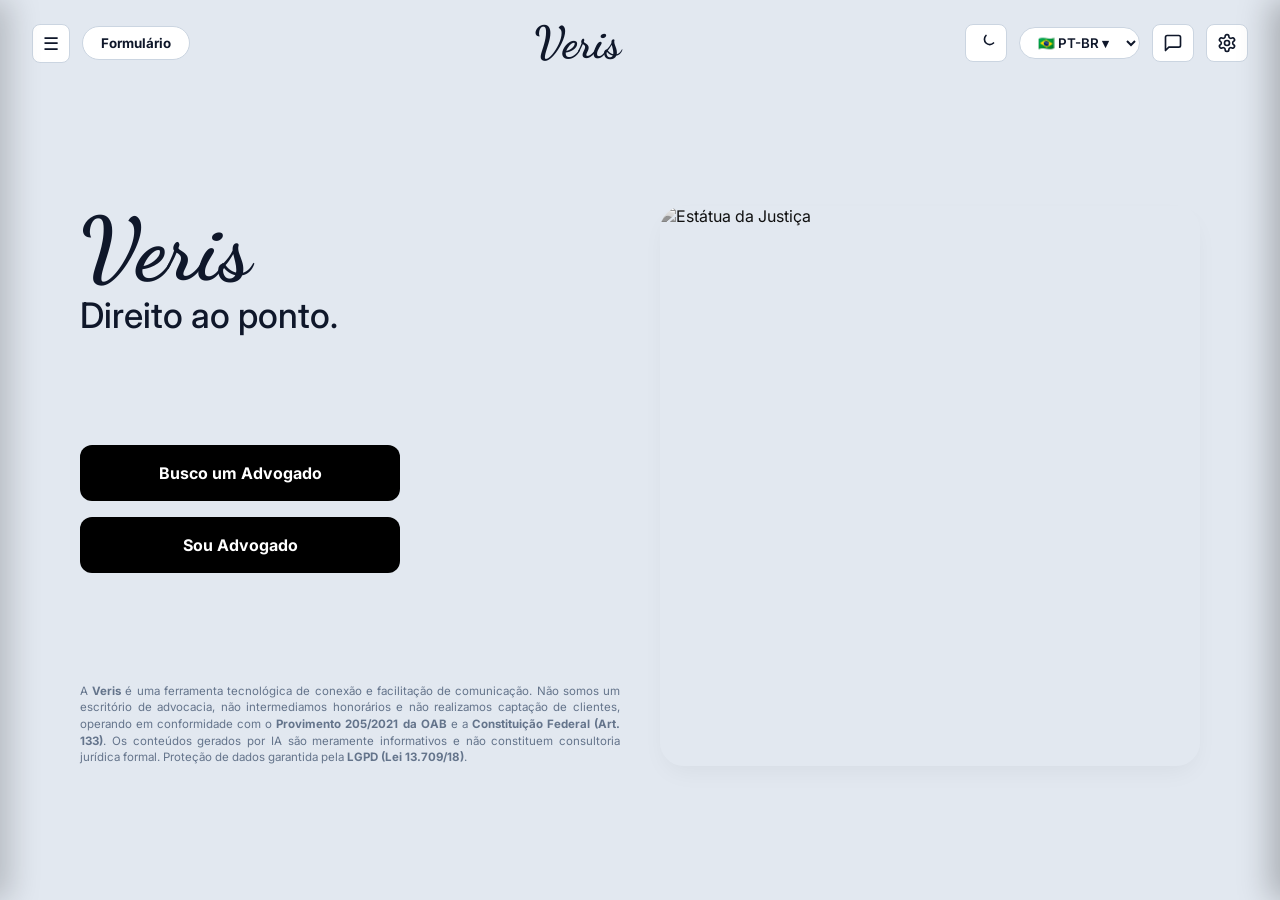
==== commit af18c24a: "Update fmt.Println message from 'Hello' to 'Goodbye'" ====
--- a/index.html
+++ b/index.html
@@ -5,15 +5,15 @@
     <meta name="viewport" content="width=device-width, initial-scale=1.0">
     <title>Veris - Direito ao Ponto</title>
     
-    
+    <!-- Fontes Google -->
     <link rel="preconnect" href="https://fonts.googleapis.com">
     <link rel="preconnect" href="https://fonts.gstatic.com" crossorigin>
     <link href="https://fonts.googleapis.com/css2?family=Dancing+Script:wght@700&family=Inter:wght@400;500;600;700;800&display=swap" rel="stylesheet">
     
-    
+    <!-- Leaflet CSS -->
     <link rel="stylesheet" href="https://unpkg.com/leaflet@1.9.4/dist/leaflet.css" />
     
-    
+    <!-- Estilos Locais -->
     <link rel="stylesheet" href="css/style.css">
 </head>
 <body>
@@ -30,23 +30,25 @@
         </div>
         
         <div class="header-right">
-            
+            <!-- Botão de Tema (SVG da Lua) -->
             <button id="theme-toggle" class="btn-icon" title="Alternar Tema" onclick="toggleTheme()">
                 <svg id="theme-icon" xmlns="http://www.w3.org/2000/svg" width="20" height="20" viewBox="0 0 24 24" fill="none" stroke="currentColor" stroke-width="2" stroke-linecap="round" stroke-linejoin="round" class="icon-svg">
-                    <path d="M12 3a6 6 0 0 0 9 9 9 9 0 1 1-9-9Z"/>
+                    <path d="M12 3a6 6 0 0 0 9 9 9 0 1 1-9-9Z"/>
                 </svg>
             </button>
             
-            
-
-            
+            <select id="language-select" class="lang-select">
+                <option value="pt-br">🇧🇷 PT-BR ▾</option>
+            </select>
+
+            <!-- Botão de Notificações (SVG do Chat) -->
             <button class="btn-icon" title="Notificações" onclick="showNotifications()">
                 <svg xmlns="http://www.w3.org/2000/svg" width="20" height="20" viewBox="0 0 24 24" fill="none" stroke="currentColor" stroke-width="2" stroke-linecap="round" stroke-linejoin="round" class="icon-svg">
                     <path d="M21 15a2 2 0 0 1-2 2H7l-4 4V5a2 2 0 0 1 2-2h14a2 2 0 0 1 2 2z"/>
                 </svg>
             </button>
 
-            
+            <!-- Botão de Configurações (SVG da Engrenagem) -->
             <button class="btn-icon" title="Configurações" onclick="openSettings()">
                 <svg xmlns="http://www.w3.org/2000/svg" width="20" height="20" viewBox="0 0 24 24" fill="none" stroke="currentColor" stroke-width="2" stroke-linecap="round" stroke-linejoin="round" class="icon-svg">
                     <path d="M12.22 2h-.44a2 2 0 0 0-2 2v.18a2 2 0 0 1-1 1.73l-.43.25a2 2 0 0 1-2 0l-.15-.08a2 2 0 0 0-2.73.73l-.22.38a2 2 0 0 0 .73 2.73l.15.1a2 2 0 0 1 1 1.72v.51a2 2 0 0 1-1 1.74l-.15.09a2 2 0 0 0-.73 2.73l.22.38a2 2 0 0 0 2.73.73l.15-.08a2 2 0 0 1 2 0l.43.25a2 2 0 0 1 1 1.73V20a2 2 0 0 0 2 2h.44a2 2 0 0 0 2-2v-.18a2 2 0 0 1 1-1.73l.43-.25a2 2 0 0 1 2 0l.15.08a2 2 0 0 0 2.73-.73l.22-.39a2 2 0 0 0-.73-2.73l-.15-.08a2 2 0 0 1-1-1.74v-.5a2 2 0 0 1 1-1.74l.15-.09a2 2 0 0 0 .73-2.73l-.22-.38a2 2 0 0 0-2.73-.73l-.15.08a2 2 0 0 1-2 0l-.43-.25a2 2 0 0 1-1-1.73V4a2 2 0 0 0-2-2z"/>
@@ -161,7 +163,8 @@
                     </div>
 
                     <div class="action-buttons-stack">
-                        <button onclick="switchView('view-app')" class="btn-black">Busco um Advogado</button>
+                        <!-- Redireciona primeiro para o formulário do cliente -->
+                        <button onclick="switchView('view-client-register')" class="btn-black">Busco um Advogado</button>
                         <button onclick="switchView('view-lawyer-register')" class="btn-black">Sou Advogado</button>
                     </div>
 
@@ -180,7 +183,7 @@
             </div>
         </section>
 
-        <!-- VIEW 2: DASHBOARD PRINCIPAL -->
+        <!-- VIEW 2: DASHBOARD PRINCIPAL (MAPA + ESCRITÓRIOS REAIS) -->
         <section id="view-app" class="view-screen">
             <div class="dashboard-grid">
                 <div id="map" class="map-card"></div>
@@ -213,12 +216,13 @@
             </div>
         </section>
 
-        <!-- VIEW 3: CADASTRO DO CLIENTE -->
+        <!-- VIEW 3: CADASTRO DO CLIENTE (FORMULÁRIO) -->
         <section id="view-client-register" class="view-screen">
             <div class="form-container">
                 <h2>Crie sua conta gratuita</h2>
                 <p class="form-subtitle">Encontre o advogado ideal perto de você em poucos passos.</p>
                 
+                <!-- Ao enviar o formulário, redireciona para o Mapa (view-app) -->
                 <form id="client-form" onsubmit="event.preventDefault(); switchView('view-app');">
                     <div class="form-group">
                         <input type="text" placeholder="Insira seu nome completo" required class="input-field">
@@ -290,7 +294,7 @@
 
     </main>
 
-    
+    <!-- Leaflet JS -->
     <script src="https://unpkg.com/leaflet@1.9.4/dist/leaflet.js"></script>
     <script src="js/app.js"></script>
 </body>
--- a/css/style.css
+++ b/css/style.css
@@ -89,6 +89,13 @@
     align-items: center;
     justify-content: center;
     font-size: 1.1rem;
+    transition: all 0.25s ease;
+}
+
+.btn-icon:hover {
+    border-color: var(--accent-teal);
+    transform: scale(1.08);
+    box-shadow: 0 4px 12px rgba(0, 0, 0, 0.1);
 }
 
 .icon-svg {
@@ -106,6 +113,13 @@
     border-radius: 20px;
     font-weight: 700;
     cursor: pointer;
+    transition: all 0.25s ease;
+}
+
+.btn-pill-subtle:hover {
+    background: var(--accent-teal);
+    color: #FFFFFF;
+    border-color: var(--accent-teal);
 }
 
 .logo-script {
@@ -414,16 +428,33 @@
     width: 100%;
 }
 
-.btn-black {
+/* BOTÕES COM HOVER E TRANSIÇÃO */
+.btn-black, 
+.btn-black-full {
     background-color: var(--btn-black-bg);
     color: var(--btn-black-text);
-    border: none;
+    border: 2px solid transparent;
     padding: 16px 24px;
     font-size: 1rem;
     font-weight: 700;
     border-radius: 12px;
     cursor: pointer;
     text-align: center;
+    transition: all 0.3s cubic-bezier(0.4, 0, 0.2, 1);
+}
+
+.btn-black:hover, 
+.btn-black-full:hover {
+    background-color: var(--accent-teal);
+    color: #FFFFFF;
+    transform: translateY(-3px);
+    box-shadow: 0 8px 20px rgba(13, 148, 136, 0.35);
+}
+
+.btn-black:active, 
+.btn-black-full:active {
+    transform: translateY(-1px);
+    box-shadow: 0 4px 10px rgba(13, 148, 136, 0.2);
 }
 
 .compliance-text {
@@ -490,6 +521,7 @@
     border: 1px solid var(--card-border);
     background: var(--card-bg);
     cursor: pointer;
+    transition: all 0.25s ease;
 }
 
 .office-item:hover, .office-item.selected {
@@ -621,6 +653,12 @@
     font-weight: 700;
     font-size: 1rem;
     cursor: pointer;
+    transition: all 0.25s ease;
+}
+
+.btn-teal-action:hover {
+    transform: translateY(-2px);
+    box-shadow: 0 6px 16px rgba(13, 148, 136, 0.4);
 }
 
 /* OUTRAS SEÇÕES E PLANOS */
@@ -643,17 +681,6 @@
     margin-bottom: 16px;
 }
 
-.btn-black-full {
-    width: 100%;
-    background: var(--btn-black-bg);
-    color: var(--btn-black-text);
-    border: none;
-    padding: 16px;
-    border-radius: var(--radius-md);
-    font-weight: 700;
-    cursor: pointer;
-}
-
 .plans-header {
     text-align: center;
     margin: 20px 0 30px 0;
@@ -675,6 +702,7 @@
     border-radius: 20px;
     font-weight: 700;
     cursor: pointer;
+    transition: all 0.2s ease;
 }
 
 .tab-btn.active {
@@ -696,6 +724,12 @@
     border: 1px solid var(--card-border);
     padding: 32px;
     position: relative;
+    transition: transform 0.3s ease, box-shadow 0.3s ease;
+}
+
+.plan-card:hover {
+    transform: translateY(-5px);
+    box-shadow: var(--shadow-soft);
 }
 
 .plan-card.featured {
@@ -729,11 +763,23 @@
     font-weight: 700;
     cursor: pointer;
     width: 100%;
+    transition: all 0.25s ease;
+}
+
+.btn-plan-action:hover {
+    background: var(--accent-teal);
+    color: #FFFFFF;
+    border-color: var(--accent-teal);
 }
 
 .btn-plan-action.primary {
     background: var(--btn-black-bg);
     color: var(--btn-black-text);
+}
+
+.btn-plan-action.primary:hover {
+    background: var(--accent-teal);
+    color: #FFFFFF;
 }
 
 /* ==========================================
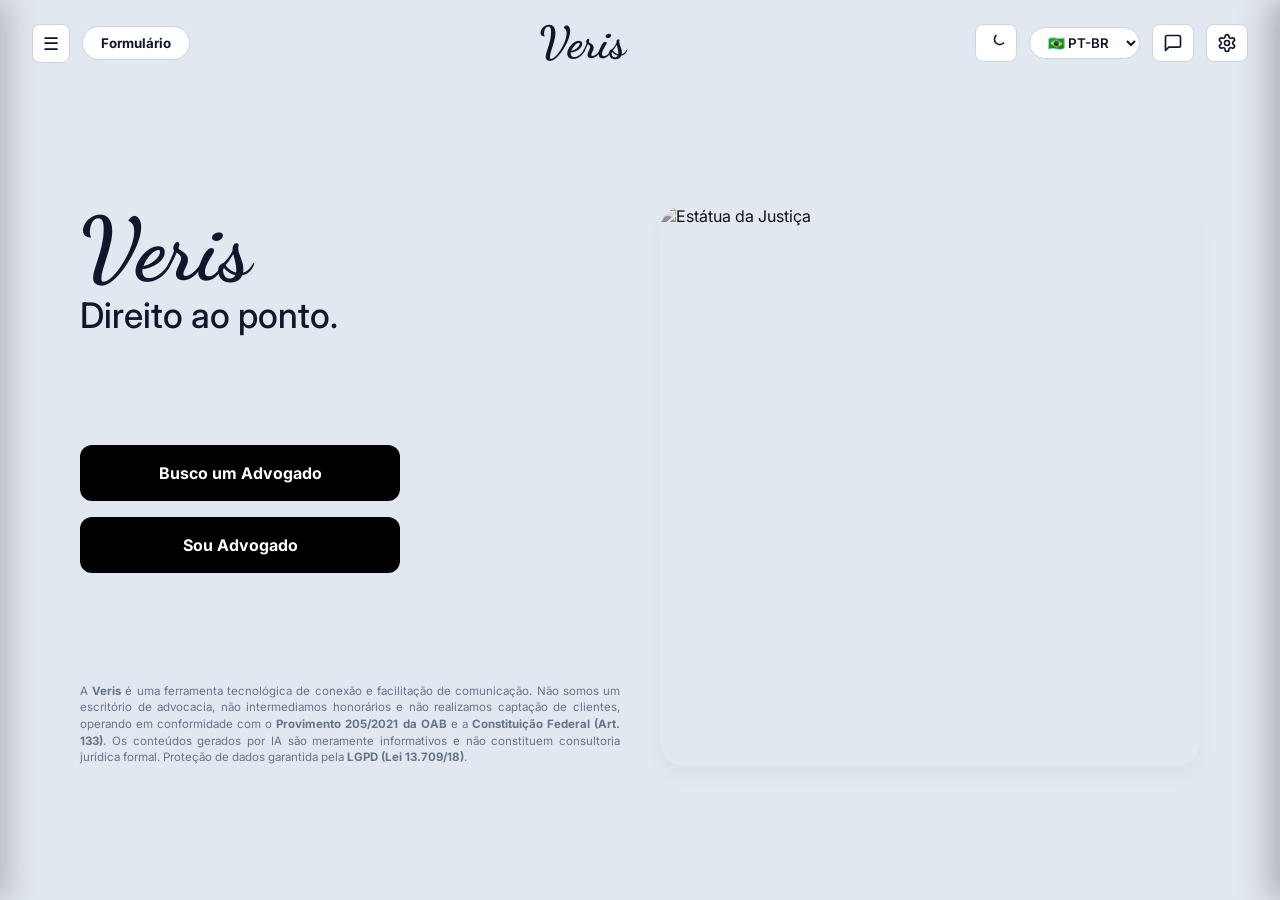
==== commit 47980be9: "Alterando o código" ====
--- a/index.html
+++ b/index.html
@@ -38,7 +38,7 @@
             </button>
             
             <select id="language-select" class="lang-select">
-                <option value="pt-br">🇧🇷 PT-BR ▾</option>
+                <option value="pt-br">🇧🇷 PT-BR </option>
             </select>
 
             <!-- Botão de Notificações (SVG do Chat) -->
